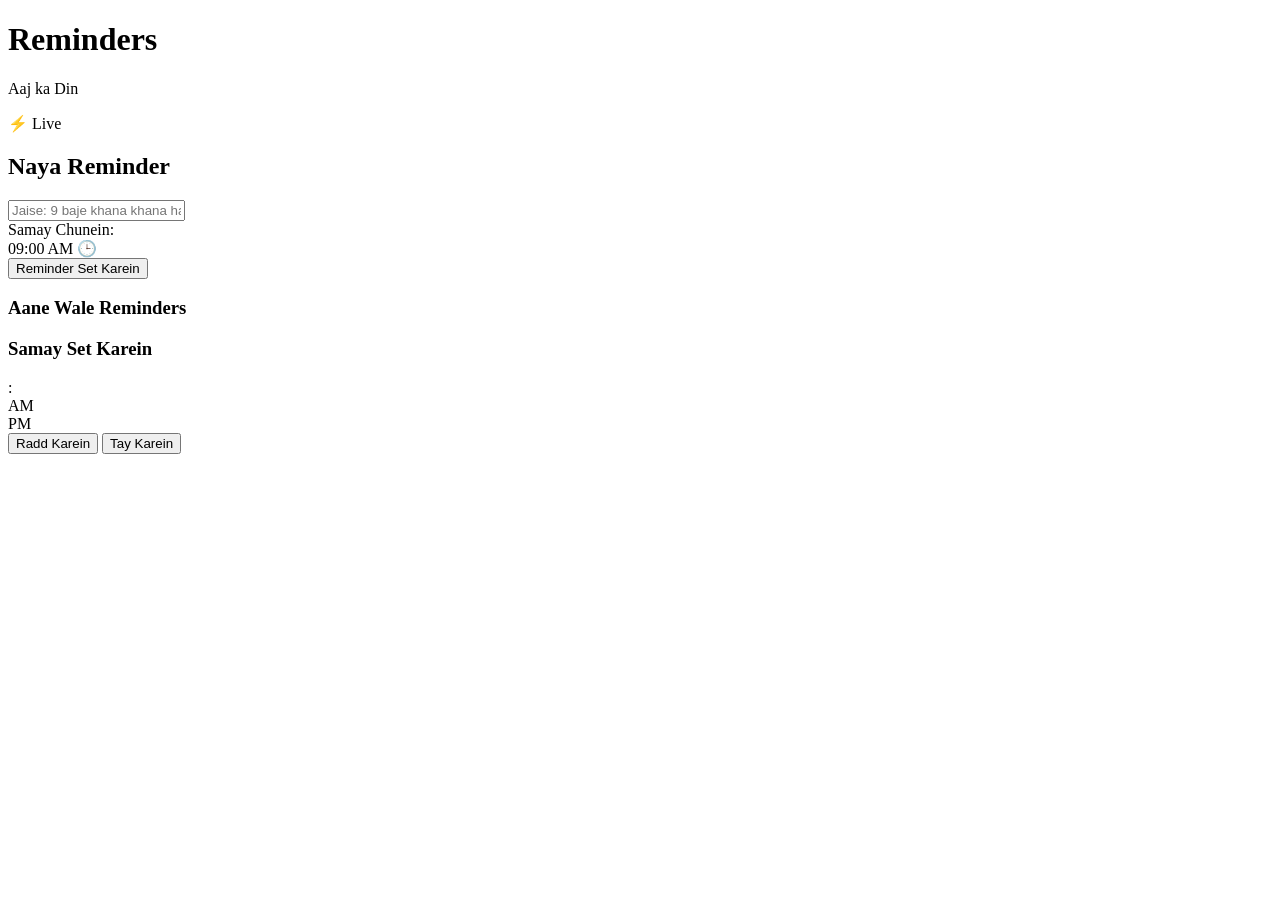
==== www/index.html @ a05c40e2 "Create index.html" ====
<!DOCTYPE html>
<html lang="hi">
<head>
    <meta charset="UTF-8">
    <meta name="viewport" content="width=device-width, initial-scale=1.0, maximum-scale=1.0, user-scalable=no">
    <title>Smart Reminder App</title>
    <link rel="stylesheet" href="app.css">
    <link href="https://fonts.googleapis.com/css2?family=Plus+Jakarta+Sans:wght@400;500;600;700&display=swap" rel="stylesheet">
</head>
<body>

    <div class="app-container">
        <!-- App Header -->
        <div class="app-header">
            <div class="header-content">
                <h1>Reminders</h1>
                <p id="current-date">Aaj ka Din</p>
            </div>
            <div class="app-badge">⚡ Live</div>
        </div>

        <!-- App Body -->
        <div class="app-body">
            <!-- Add Reminder Card -->
            <div class="glass-card input-section">
                <h2>Naya Reminder</h2>
                <div class="input-wrap">
                    <input type="text" id="taskName" placeholder="Jaise: 9 baje khana khana hai..." autocomplete="off">
                </div>
                
                <!-- Custom Time Picker Trigger Button -->
                <div class="time-picker-wrap">
                    <label>Samay Chunein:</label>
                    <div id="timeDisplayBtn" class="time-display-box" onclick="openTimePicker()">
                        <span id="selectedTimeString">09:00 AM</span>
                        <span class="clock-icon">🕒</span>
                    </div>
                </div>

                <button id="setBtn" onclick="addReminder()">Reminder Set Karein</button>
            </div>

            <!-- Active Reminders Section -->
            <div class="reminders-section">
                <h3>Aane Wale Reminders</h3>
                <div id="reminderList"></div>
            </div>
        </div>
    </div>

    <!-- Custom Clock Modal (Popup) -->
    <div id="clockModal" class="modal-overlay">
        <div class="clock-modal-content">
            <h3>Samay Set Karein</h3>
            
            <div class="time-selectors">
                <!-- Hours Column -->
                <div class="scroll-column" id="hourColumn">
                    <!-- JS se hours aayenge -->
                </div>
                <span class="time-colon">:</span>
                <!-- Minutes Column -->
                <div class="scroll-column" id="minuteColumn">
                    <!-- JS se minutes aayenge -->
                </div>
                <!-- AM/PM Column -->
                <div class="scroll-column ampm-col" id="ampmColumn">
                    <div class="time-option selected" onclick="setAmPm('AM')">AM</div>
                    <div class="time-option" onclick="setAmPm('PM')">PM</div>
                </div>
            </div>

            <div class="modal-actions">
                <button class="modal-btn cancel" onclick="closeTimePicker()">Radd Karein</button>
                <button class="modal-btn confirm" onclick="confirmTime()">Tay Karein</button>
            </div>
        </div>
    </div>

    <script src="app.js"></script>
</body>
</html>
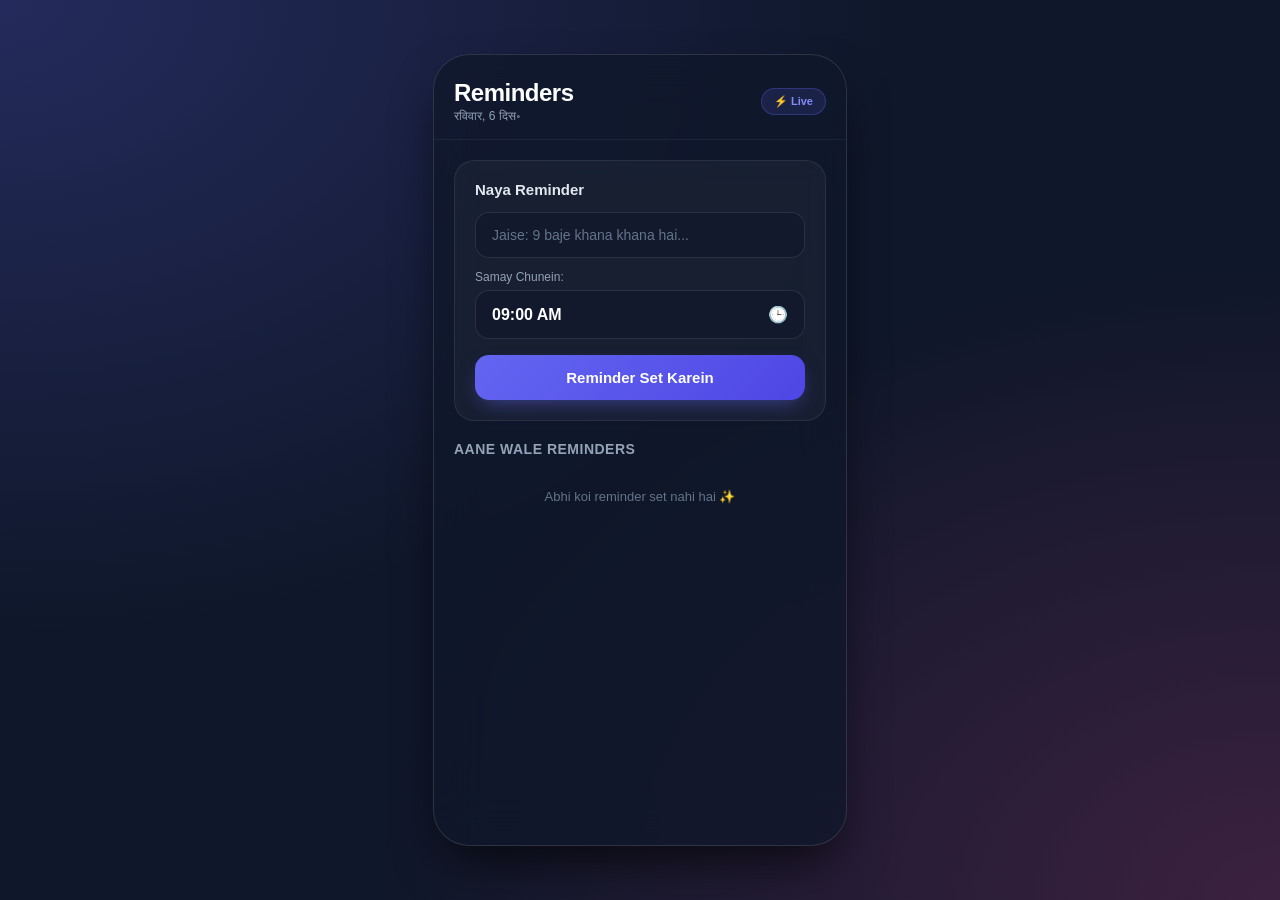
==== commit d132eb46: "Update index.html" ====
--- a/www/index.html
+++ b/www/index.html
@@ -4,7 +4,7 @@
     <meta charset="UTF-8">
     <meta name="viewport" content="width=device-width, initial-scale=1.0, maximum-scale=1.0, user-scalable=no">
     <title>Smart Reminder App</title>
-    <link rel="stylesheet" href="app.css">
+    <link rel="stylesheet" href="style.css">
     <link href="https://fonts.googleapis.com/css2?family=Plus+Jakarta+Sans:wght@400;500;600;700&display=swap" rel="stylesheet">
 </head>
 <body>
@@ -77,6 +77,6 @@
         </div>
     </div>
 
-    <script src="app.js"></script>
+    <script src="script.js"></script>
 </body>
 </html>
--- a/www/style.css
+++ b/www/style.css
@@ -0,0 +1,359 @@
+* {
+    margin: 0;
+    padding: 0;
+    box-sizing: border-box;
+    font-family: 'Plus Jakarta Sans', sans-serif;
+    -webkit-tap-highlight-color: transparent;
+}
+
+body {
+    background: #0f172a;
+    background-image: 
+        radial-gradient(at 0% 0%, rgba(99, 102, 241, 0.25) 0px, transparent 50%),
+        radial-gradient(at 100% 100%, rgba(236, 72, 153, 0.2) 0px, transparent 50%);
+    min-height: 100vh;
+    display: flex;
+    justify-content: center;
+    align-items: center;
+    color: #fff;
+}
+
+.app-container {
+    width: 100%;
+    max-width: 414px;
+    height: 100vh;
+    max-height: 896px;
+    background: rgba(15, 23, 42, 0.75);
+    backdrop-filter: blur(25px);
+    -webkit-backdrop-filter: blur(25px);
+    display: flex;
+    flex-direction: column;
+    overflow: hidden;
+    box-shadow: 0 25px 50px -12px rgba(0, 0, 0, 0.7);
+    border-left: 1px solid rgba(255, 255, 255, 0.08);
+    border-right: 1px solid rgba(255, 255, 255, 0.08);
+}
+
+@media (min-width: 480px) {
+    .app-container {
+        height: 88vh;
+        border-radius: 36px;
+        border: 1px solid rgba(255, 255, 255, 0.12);
+    }
+}
+
+.app-header {
+    padding: 24px 20px 16px 20px;
+    display: flex;
+    justify-content: space-between;
+    align-items: center;
+    border-bottom: 1px solid rgba(255, 255, 255, 0.06);
+}
+
+.header-content h1 {
+    font-size: 24px;
+    font-weight: 700;
+    letter-spacing: -0.5px;
+}
+
+.header-content p {
+    font-size: 12px;
+    color: #94a3b8;
+    margin-top: 2px;
+}
+
+.app-badge {
+    background: rgba(99, 102, 241, 0.15);
+    border: 1px solid rgba(99, 102, 241, 0.3);
+    padding: 6px 12px;
+    border-radius: 20px;
+    font-size: 11px;
+    font-weight: 600;
+    color: #818cf8;
+}
+
+.app-body {
+    flex: 1;
+    overflow-y: auto;
+    padding: 20px;
+    display: flex;
+    flex-direction: column;
+    gap: 20px;
+}
+
+.app-body::-webkit-scrollbar {
+    width: 0px;
+}
+
+.glass-card {
+    background: rgba(255, 255, 255, 0.04);
+    border: 1px solid rgba(255, 255, 255, 0.08);
+    border-radius: 20px;
+    padding: 20px;
+    backdrop-filter: blur(10px);
+}
+
+.input-section h2 {
+    font-size: 15px;
+    font-weight: 600;
+    margin-bottom: 14px;
+    color: #e2e8f0;
+}
+
+.input-wrap input {
+    width: 100%;
+    background: rgba(15, 23, 42, 0.6);
+    border: 1px solid rgba(255, 255, 255, 0.1);
+    padding: 14px 16px;
+    border-radius: 14px;
+    color: #fff;
+    font-size: 14px;
+    outline: none;
+    transition: all 0.3s;
+}
+
+.input-wrap input:focus {
+    border-color: #6366f1;
+    background: rgba(15, 23, 42, 0.9);
+    box-shadow: 0 0 0 3px rgba(99, 102, 241, 0.15);
+}
+
+.input-wrap input::placeholder {
+    color: #64748b;
+}
+
+.time-picker-wrap {
+    margin-top: 12px;
+    display: flex;
+    flex-direction: column;
+    gap: 6px;
+}
+
+.time-picker-wrap label {
+    font-size: 12px;
+    color: #94a3b8;
+    font-weight: 500;
+}
+
+/* Custom Time Display Box */
+.time-display-box {
+    background: rgba(15, 23, 42, 0.6);
+    border: 1px solid rgba(255, 255, 255, 0.1);
+    padding: 14px 16px;
+    border-radius: 14px;
+    color: #fff;
+    font-size: 16px;
+    font-weight: 600;
+    display: flex;
+    justify-content: space-between;
+    align-items: center;
+    cursor: pointer;
+    transition: all 0.3s;
+}
+
+.time-display-box:hover {
+    border-color: #6366f1;
+    background: rgba(15, 23, 42, 0.9);
+}
+
+#setBtn {
+    width: 100%;
+    margin-top: 16px;
+    background: linear-gradient(135deg, #6366f1, #4f46e5);
+    color: white;
+    border: none;
+    padding: 14px;
+    border-radius: 14px;
+    font-size: 15px;
+    font-weight: 600;
+    cursor: pointer;
+    box-shadow: 0 8px 20px -6px rgba(99, 102, 241, 0.5);
+    transition: all 0.2s ease;
+}
+
+#setBtn:active {
+    transform: scale(0.97);
+}
+
+.reminders-section h3 {
+    font-size: 14px;
+    font-weight: 600;
+    color: #94a3b8;
+    margin-bottom: 12px;
+    text-transform: uppercase;
+    letter-spacing: 0.5px;
+}
+
+#reminderList {
+    display: flex;
+    flex-direction: column;
+    gap: 10px;
+}
+
+.reminder-card-item {
+    background: rgba(255, 255, 255, 0.05);
+    border: 1px solid rgba(255, 255, 255, 0.07);
+    padding: 14px 16px;
+    border-radius: 16px;
+    display: flex;
+    justify-content: space-between;
+    align-items: center;
+}
+
+.reminder-info .task-title {
+    font-size: 14px;
+    font-weight: 600;
+    color: #f8fafc;
+}
+
+.reminder-info .task-time-badge {
+    display: inline-block;
+    margin-top: 4px;
+    font-size: 11px;
+    background: rgba(255, 255, 255, 0.08);
+    padding: 2px 8px;
+    border-radius: 6px;
+    color: #cbd5e1;
+    font-weight: 500;
+}
+
+.delete-btn {
+    background: rgba(239, 68, 68, 0.15);
+    border: 1px solid rgba(239, 68, 68, 0.3);
+    color: #f87171;
+    width: 34px;
+    height: 34px;
+    border-radius: 10px;
+    display: flex;
+    align-items: center;
+    justify-content: center;
+    cursor: pointer;
+    font-size: 14px;
+}
+
+.empty-state {
+    text-align: center;
+    color: #64748b;
+    font-size: 13px;
+    padding: 20px;
+}
+
+/* Custom Clock Modal Design */
+.modal-overlay {
+    position: fixed;
+    top: 0;
+    left: 0;
+    width: 100%;
+    height: 100%;
+    background: rgba(0, 0, 0, 0.6);
+    backdrop-filter: blur(8px);
+    display: flex;
+    justify-content: center;
+    align-items: center;
+    opacity: 0;
+    pointer-events: none;
+    transition: opacity 0.3s ease;
+    z-index: 1000;
+}
+
+.modal-overlay.active {
+    opacity: 1;
+    pointer-events: auto;
+}
+
+.clock-modal-content {
+    background: #1e293b;
+    border: 1px solid rgba(255, 255, 255, 0.1);
+    width: 90%;
+    max-width: 320px;
+    padding: 24px;
+    border-radius: 24px;
+    box-shadow: 0 20px 40px rgba(0,0,0,0.5);
+    transform: scale(0.9);
+    transition: transform 0.3s ease;
+}
+
+.modal-overlay.active .clock-modal-content {
+    transform: scale(1);
+}
+
+.clock-modal-content h3 {
+    font-size: 16px;
+    font-weight: 600;
+    text-align: center;
+    margin-bottom: 20px;
+    color: #f8fafc;
+}
+
+.time-selectors {
+    display: flex;
+    justify-content: center;
+    align-items: center;
+    gap: 10px;
+    margin-bottom: 24px;
+}
+
+.scroll-column {
+    height: 140px;
+    width: 65px;
+    background: rgba(15, 23, 42, 0.6);
+    border: 1px solid rgba(255, 255, 255, 0.08);
+    border-radius: 14px;
+    overflow-y: auto;
+    scroll-snap-type: y mandatory;
+    display: flex;
+    flex-direction: column;
+    align-items: center;
+}
+
+.scroll-column::-webkit-scrollbar {
+    width: 0px;
+}
+
+.time-option {
+    padding: 10px 0;
+    width: 100%;
+    text-align: center;
+    font-size: 16px;
+    font-weight: 600;
+    color: #64748b;
+    cursor: pointer;
+    scroll-snap-align: center;
+    transition: color 0.2s;
+}
+
+.time-option.selected {
+    color: #6366f1;
+    background: rgba(99, 102, 241, 0.1);
+}
+
+.time-colon {
+    font-size: 20px;
+    font-weight: bold;
+    color: #cbd5e1;
+}
+
+.modal-actions {
+    display: flex;
+    gap: 10px;
+}
+
+.modal-btn {
+    flex: 1;
+    padding: 12px;
+    border-radius: 12px;
+    font-size: 14px;
+    font-weight: 600;
+    cursor: pointer;
+    border: none;
+}
+
+.modal-btn.cancel {
+    background: rgba(255, 255, 255, 0.06);
+    color: #94a3b8;
+}
+
+.modal-btn.confirm {
+    background: #6366f1;
+    color: white;
+}
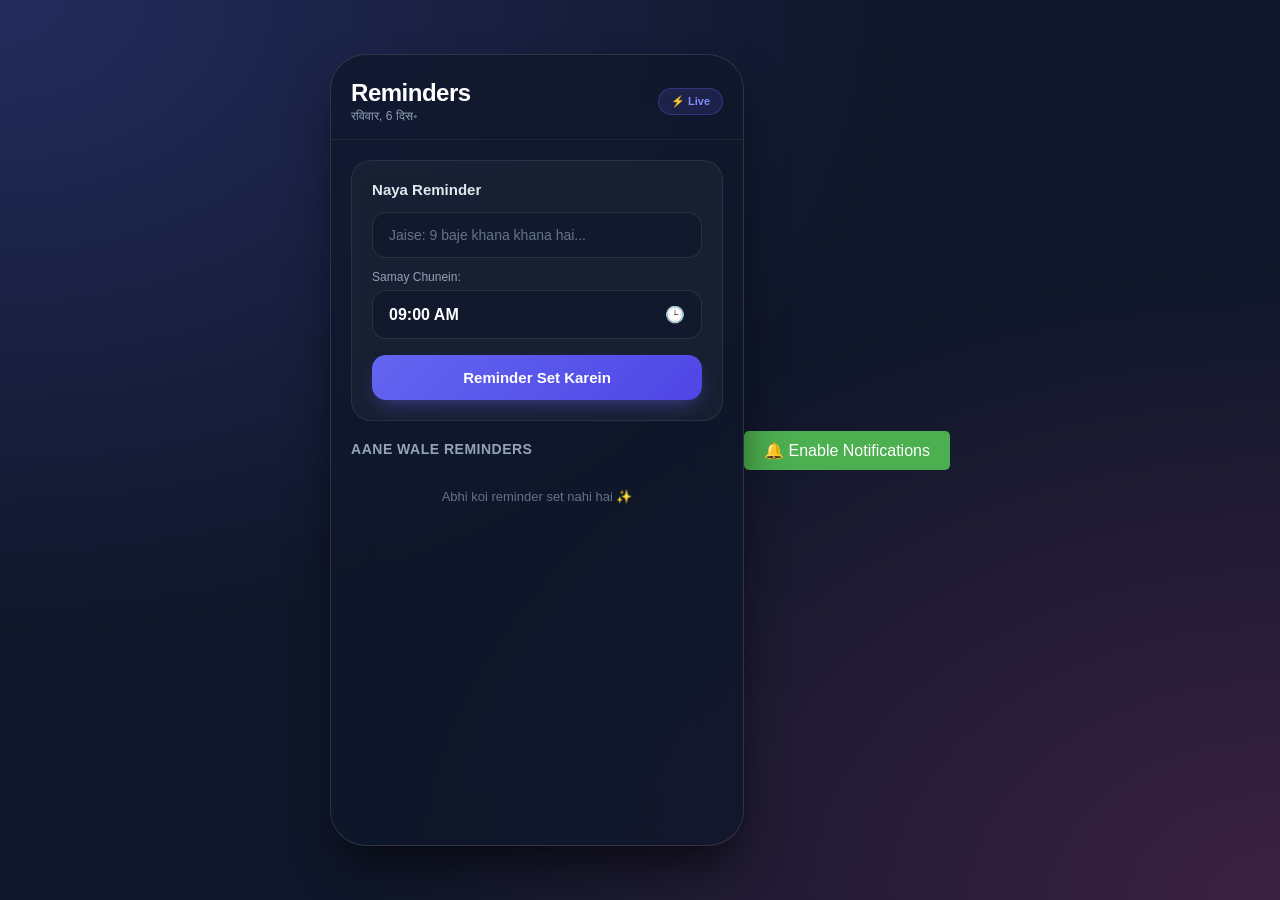
==== commit 394937a5: "Update index.html" ====
--- a/www/index.html
+++ b/www/index.html
@@ -76,7 +76,9 @@
             </div>
         </div>
     </div>
-
+<button onclick="requestAppPermission()" style="padding: 10px 20px; background: #4CAF50; color: white; border: none; border-radius: 5px; font-size: 16px; cursor: pointer;">
+    🔔 Enable Notifications
+</button>
     <script src="script.js"></script>
 </body>
 </html>
